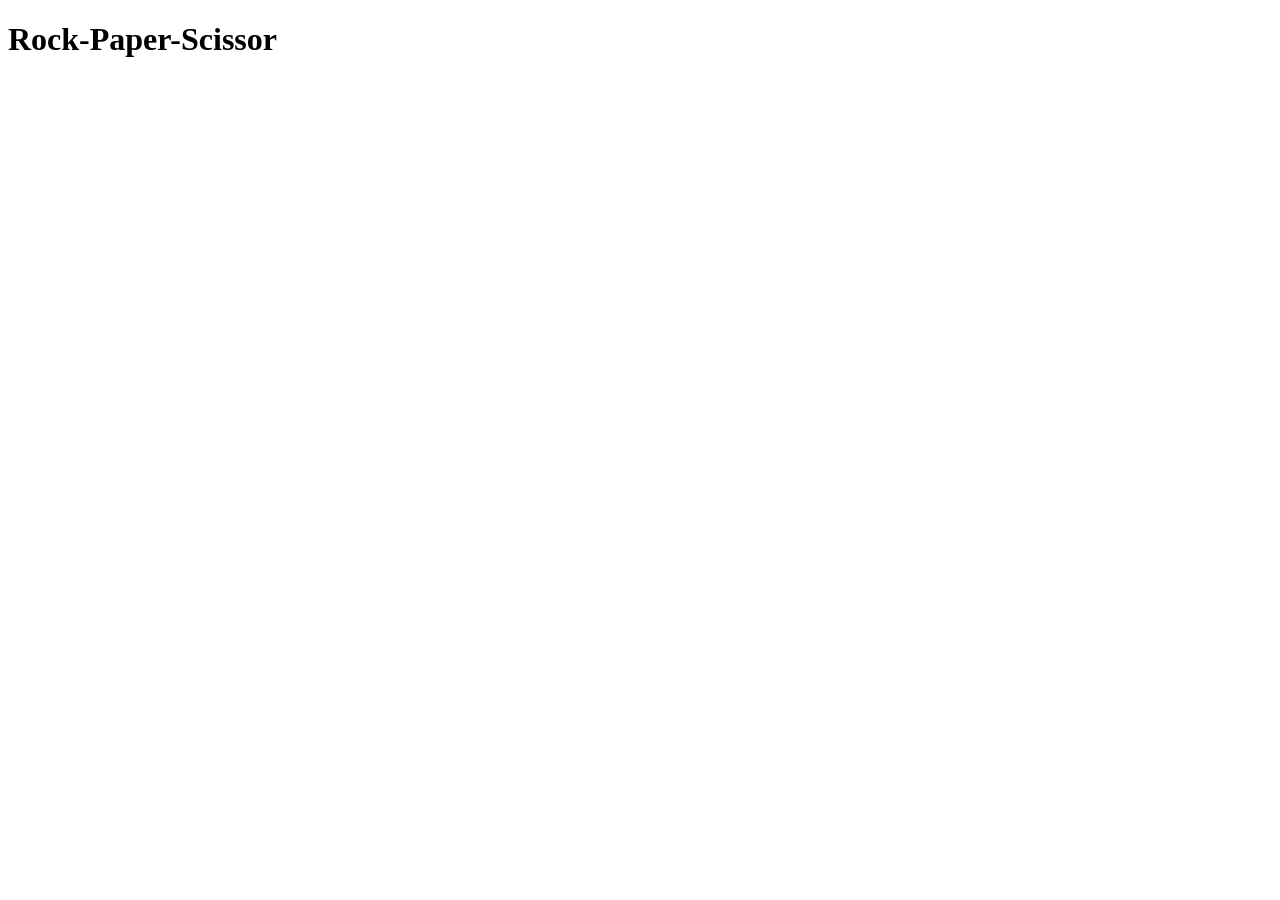
==== game.html @ 012a2869 "Initial commit" ====
<!DOCTYPE html>
<html lang="en">
<head>
    <meta charset="UTF-8">
    <meta name="viewport" content="width=device-width, initial-scale=1.0">
    <title>Rock-Paper-Scissor</title>
    <link rel="stylesheet" href="game.css">
</head>
<body>
    <div class="container">
        <h1>Rock-Paper-Scissor</h1>
        <div class="game-board">
            
        </div>
    </div>

    
</body>
<script src="game.js"></script>
</html>
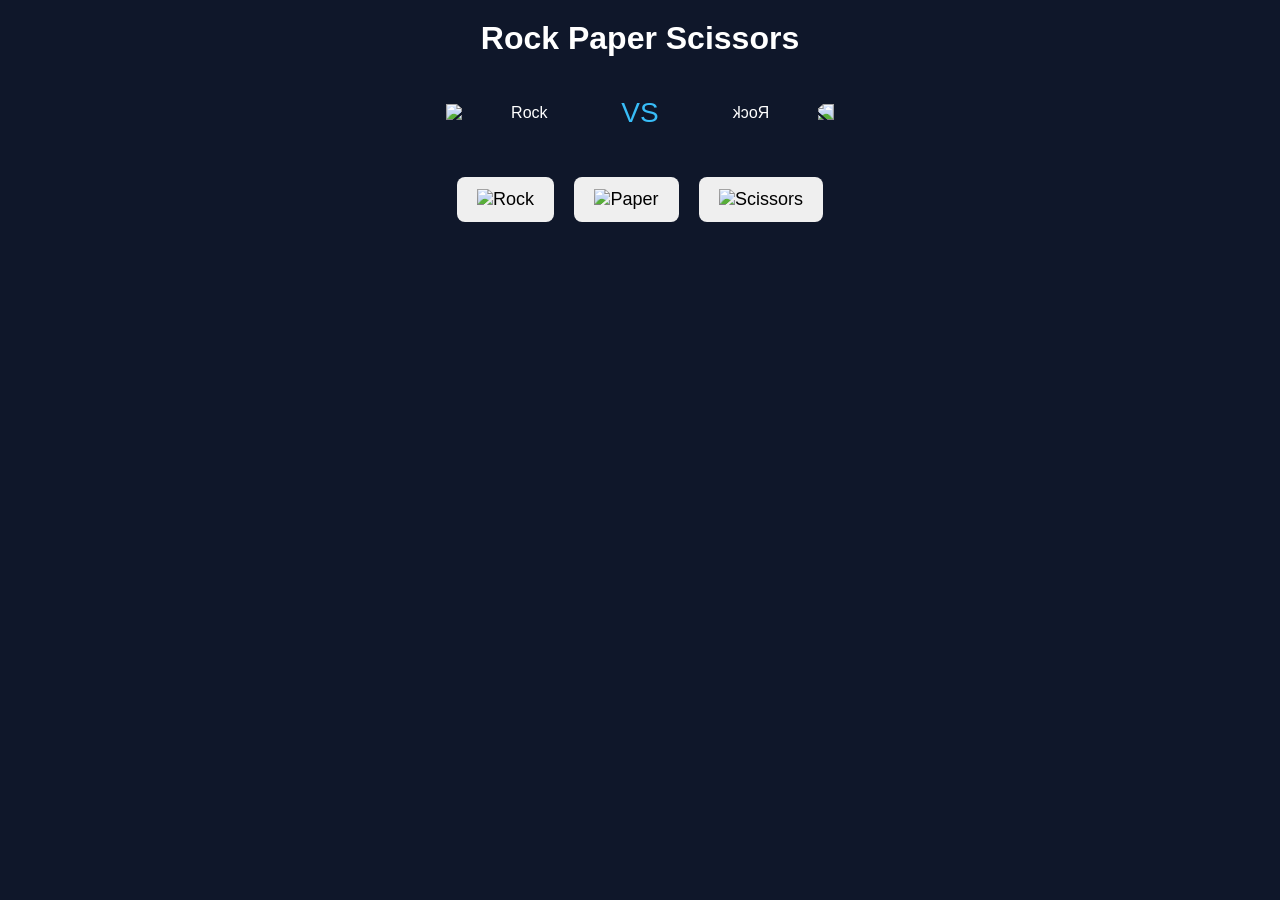
==== commit 8e5419f9: "Final" ====
--- a/game.html
+++ b/game.html
@@ -3,18 +3,27 @@
 <head>
     <meta charset="UTF-8">
     <meta name="viewport" content="width=device-width, initial-scale=1.0">
-    <title>Rock-Paper-Scissor</title>
+    <title>Rock Paper Scissors</title>
     <link rel="stylesheet" href="game.css">
 </head>
 <body>
-    <div class="container">
-        <h1>Rock-Paper-Scissor</h1>
-        <div class="game-board">
-            
-        </div>
-    </div>
 
-    
+<h1>Rock Paper Scissors</h1>
+
+<div class="arena">
+    <img id="user" class="hand" src="rock.png" alt="Rock">
+    <span class="vs">VS</span>
+    <img id="computer" class="hand" src="rock.png" alt="Rock">
+</div>
+
+<div class="controls">
+    <button onclick="play('rock')"><img src="rock.png" alt="Rock"></button>
+    <button onclick="play('paper')"><img src="paper.png" alt="Paper"></button>
+    <button onclick="play('scissors')"><img src="scissors.png" alt="Scissors"></button>
+</div>
+
+<p id="result"></p>
+
+<script src="game.js"></script>
 </body>
-<script src="game.js"></script>
 </html>
--- a/game.css
+++ b/game.css
@@ -0,0 +1,66 @@
+body {
+    background: #0f172a;
+    color: white;
+    text-align: center;
+    font-family: Arial, sans-serif;
+}
+
+h1 {
+    margin-top: 20px;
+}
+
+.arena {
+    display: flex;
+    justify-content: center;
+    align-items: center;
+    margin: 40px 0;
+}
+
+.hand {
+    width: 150px;
+    height: auto;
+}
+
+#computer {
+    transform: rotateY(180deg); /* mirror effect */
+}
+
+.vs {
+    font-size: 28px;
+    margin: 0 25px;
+    color: #38bdf8;
+}
+
+.controls button {
+    padding: 12px 20px;
+    font-size: 18px;
+    margin: 8px;
+    border-radius: 8px;
+    border: none;
+    cursor: pointer;
+}
+
+.controls button:hover {
+    background: #38bdf8;
+}
+
+.shake {
+    animation: shake 0.6s;
+}
+
+@keyframes shake {
+    0% { transform: translateY(0); }
+    25% { transform: translateY(-20px); }
+    50% { transform: translateY(20px); }
+    75% { transform: translateY(-20px); }
+    100% { transform: translateY(0); }
+}
+
+.win { color: #22c55e; }
+.lose { color: #ef4444; }
+.draw { color: #facc15; }
+
+#result {
+    font-size: 22px;
+    margin-top: 20px;
+}
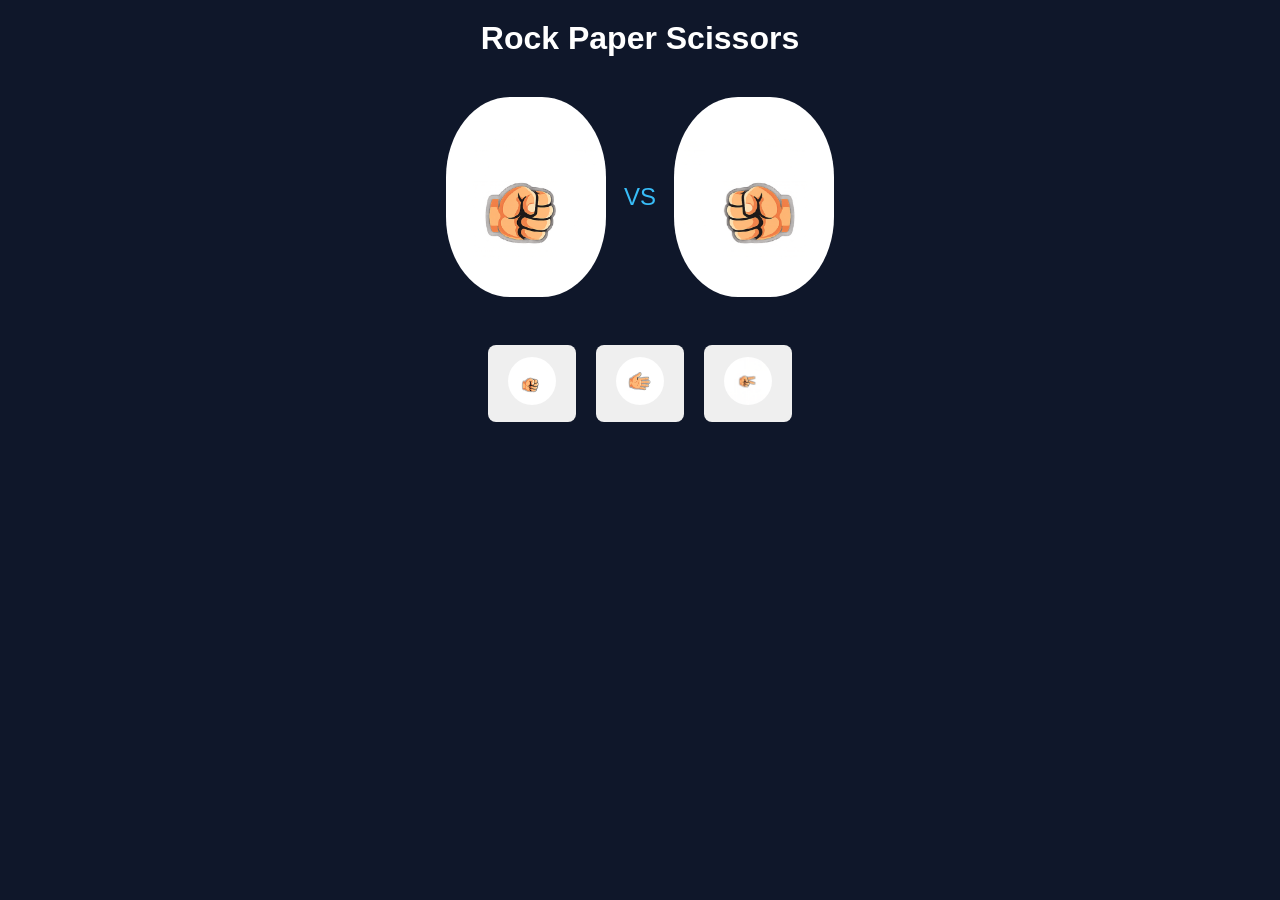
==== commit c25e85ab: "final1" ====
--- a/game.html
+++ b/game.html
@@ -11,15 +11,19 @@
 <h1>Rock Paper Scissors</h1>
 
 <div class="arena">
-    <img id="user" class="hand" src="rock.png" alt="Rock">
+    <div class="hand-wrapper">
+        <img id="user" class="hand" src="images/rock.png" alt="Rock">
+    </div>
     <span class="vs">VS</span>
-    <img id="computer" class="hand" src="rock.png" alt="Rock">
+    <div class="hand-wrapper">
+        <img id="computer" class="hand" src="images/rock.png" alt="Rock">
+    </div>
 </div>
 
 <div class="controls">
-    <button onclick="play('rock')"><img src="rock.png" alt="Rock"></button>
-    <button onclick="play('paper')"><img src="paper.png" alt="Paper"></button>
-    <button onclick="play('scissors')"><img src="scissors.png" alt="Scissors"></button>
+    <button onclick="play('rock')"><img src="images/rock.png" alt="Rock"></button>
+    <button onclick="play('paper')"><img src="images/paper.png" alt="Paper"></button>
+    <button onclick="play('scissors')"><img src="images/scissors.png" alt="Scissors"></button>
 </div>
 
 <p id="result"></p>
--- a/game.css
+++ b/game.css
@@ -16,18 +16,37 @@
     margin: 40px 0;
 }
 
+.hand-wrapper {
+    width: 160px;
+    height: 200px;
+    border-radius: 40%;
+    overflow: hidden;
+    display: inline-block;
+}
+
 .hand {
-    width: 150px;
-    height: auto;
+    width: 100%;
+    height: 100%;
+    object-fit: cover; /* crop to center */
+    display: block;
 }
 
 #computer {
     transform: rotateY(180deg); /* mirror effect */
 }
 
+/* smaller circular thumbnails for controls */
+.controls button img {
+    width: 48px;
+    height: 48px;
+    object-fit: cover;
+    border-radius: 50%;
+}
+
+
 .vs {
-    font-size: 28px;
-    margin: 0 25px;
+    font-size: 24px;
+    margin: 0 18px;
     color: #38bdf8;
 }
 
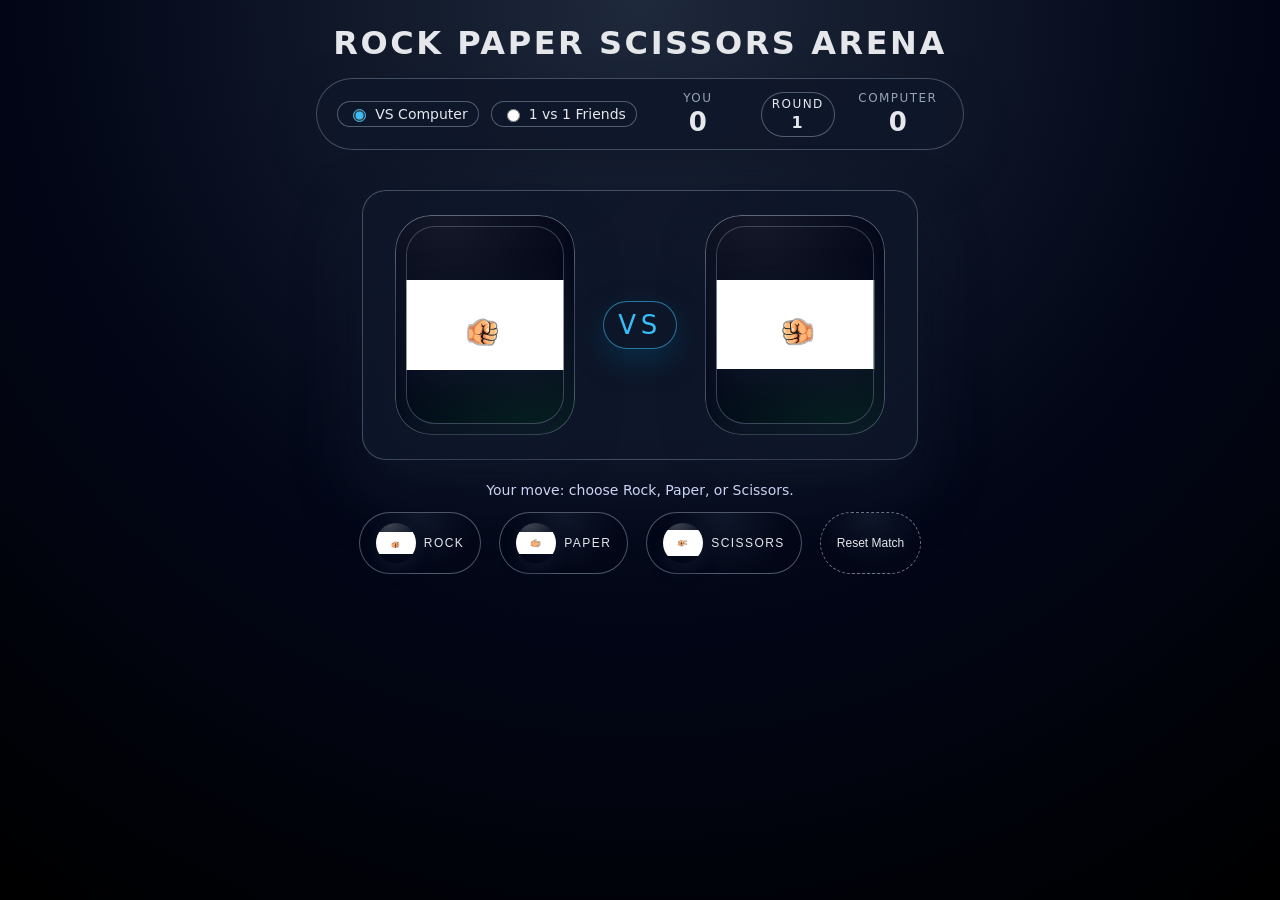
==== commit f1302451: "Enhance Rock Paper Scissors game with improved UI and functionality. Updated styles for better visua" ====
--- a/game.html
+++ b/game.html
@@ -8,7 +8,35 @@
 </head>
 <body>
 
-<h1>Rock Paper Scissors</h1>
+<h1>Rock Paper Scissors Arena</h1>
+
+<div class="top-bar">
+    <div class="mode-switch">
+        <label>
+            <input type="radio" name="mode" value="computer" checked onchange="changeMode('computer')">
+            VS Computer
+        </label>
+        <label>
+            <input type="radio" name="mode" value="friend" onchange="changeMode('friend')">
+            1 vs 1 Friends
+        </label>
+    </div>
+
+    <div class="scoreboard">
+        <div class="score">
+            <span class="score-label" id="player1-label">You</span>
+            <span class="score-value" id="player1-score">0</span>
+        </div>
+        <div class="round-info">
+            <span>Round</span>
+            <span id="round-number">1</span>
+        </div>
+        <div class="score">
+            <span class="score-label" id="player2-label">Computer</span>
+            <span class="score-value" id="player2-score">0</span>
+        </div>
+    </div>
+</div>
 
 <div class="arena">
     <div class="hand-wrapper">
@@ -20,10 +48,13 @@
     </div>
 </div>
 
+<p id="turn-indicator">Your move: choose Rock, Paper, or Scissors.</p>
+
 <div class="controls">
-    <button onclick="play('rock')"><img src="images/rock.png" alt="Rock"></button>
-    <button onclick="play('paper')"><img src="images/paper.png" alt="Paper"></button>
-    <button onclick="play('scissors')"><img src="images/scissors.png" alt="Scissors"></button>
+    <button onclick="handleChoice('rock')"><img src="images/rock.png" alt="Rock"><span>Rock</span></button>
+    <button onclick="handleChoice('paper')"><img src="images/paper.png" alt="Paper"><span>Paper</span></button>
+    <button onclick="handleChoice('scissors')"><img src="images/scissors.png" alt="Scissors"><span>Scissors</span></button>
+    <button class="secondary" onclick="resetGame()">Reset Match</button>
 </div>
 
 <p id="result"></p>
--- a/game.css
+++ b/game.css
@@ -1,66 +1,230 @@
 body {
-    background: #0f172a;
-    color: white;
+    margin: 0;
+    min-height: 100vh;
+    display: flex;
+    flex-direction: column;
+    justify-content: flex-start;
+    align-items: center;
+    background: radial-gradient(circle at top, #1e293b 0%, #020617 55%, #000 100%);
+    color: #e5e7eb;
     text-align: center;
-    font-family: Arial, sans-serif;
+    font-family: system-ui, -apple-system, BlinkMacSystemFont, "Segoe UI", sans-serif;
 }
 
 h1 {
-    margin-top: 20px;
+    margin-top: 24px;
+    margin-bottom: 8px;
+    font-size: 32px;
+    letter-spacing: 0.08em;
+    text-transform: uppercase;
+}
+
+.top-bar {
+    margin-top: 8px;
+    padding: 12px 20px;
+    display: flex;
+    flex-wrap: wrap;
+    justify-content: center;
+    gap: 16px;
+    background: rgba(15, 23, 42, 0.9);
+    border-radius: 999px;
+    box-shadow: 0 18px 40px rgba(15, 23, 42, 0.7);
+    border: 1px solid rgba(148, 163, 184, 0.4);
+}
+
+.mode-switch {
+    display: flex;
+    gap: 12px;
+    align-items: center;
+    font-size: 14px;
+}
+
+.mode-switch label {
+    display: flex;
+    align-items: center;
+    gap: 6px;
+    padding: 4px 10px;
+    border-radius: 999px;
+    background: rgba(15, 23, 42, 0.9);
+    border: 1px solid rgba(148, 163, 184, 0.5);
+    cursor: pointer;
+}
+
+.mode-switch input[type="radio"] {
+    accent-color: #38bdf8;
+}
+
+.scoreboard {
+    display: flex;
+    align-items: center;
+    gap: 18px;
+    font-size: 14px;
+}
+
+.score {
+    display: flex;
+    flex-direction: column;
+    align-items: center;
+    min-width: 90px;
+}
+
+.score-label {
+    font-size: 12px;
+    text-transform: uppercase;
+    letter-spacing: 0.12em;
+    color: #94a3b8;
+}
+
+.score-value {
+    margin-top: 2px;
+    font-size: 26px;
+    font-weight: 700;
+}
+
+.round-info {
+    display: flex;
+    flex-direction: column;
+    align-items: center;
+    padding: 4px 10px;
+    border-radius: 999px;
+    background: rgba(15, 23, 42, 0.9);
+    border: 1px solid rgba(148, 163, 184, 0.5);
+    font-size: 12px;
+    text-transform: uppercase;
+    letter-spacing: 0.12em;
+}
+
+.round-info span:last-child {
+    font-size: 16px;
+    font-weight: 600;
+    margin-top: 2px;
 }
 
 .arena {
-    display: flex;
-    justify-content: center;
-    align-items: center;
-    margin: 40px 0;
+    margin: 40px 0 18px;
+    padding: 24px 32px;
+    display: flex;
+    justify-content: center;
+    align-items: center;
+    gap: 28px;
+    background: linear-gradient(145deg, rgba(15, 23, 42, 0.92), rgba(15, 23, 42, 0.85));
+    border-radius: 24px;
+    box-shadow: 0 28px 60px rgba(15, 23, 42, 0.85);
+    border: 1px solid rgba(148, 163, 184, 0.4);
 }
 
 .hand-wrapper {
-    width: 160px;
-    height: 200px;
-    border-radius: 40%;
+    width: 180px;
+    height: 220px;
+    border-radius: 36px;
     overflow: hidden;
-    display: inline-block;
+    display: inline-flex;
+    justify-content: center;
+    align-items: center;
+    background: radial-gradient(circle at 30% 0%, rgba(248, 250, 252, 0.08) 0%, transparent 55%),
+                radial-gradient(circle at 80% 120%, rgba(34, 197, 94, 0.18) 0%, transparent 60%),
+                #020617;
+    box-shadow:
+        0 16px 40px rgba(15, 23, 42, 0.85),
+        inset 0 0 0 1px rgba(148, 163, 184, 0.6);
+    position: relative;
+}
+
+.hand-wrapper::after {
+    content: "";
+    position: absolute;
+    inset: 12px;
+    border-radius: 28px;
+    box-shadow:
+        0 0 0 1px rgba(148, 163, 184, 0.35),
+        0 16px 30px rgba(15, 23, 42, 0.9);
+    pointer-events: none;
 }
 
 .hand {
-    width: 100%;
-    height: 100%;
-    object-fit: cover; /* crop to center */
-    display: block;
+    width: 88%;
+    height: 88%;
+    object-fit: contain;
+    filter: drop-shadow(0 12px 18px rgba(15, 23, 42, 0.9));
+    transform-origin: bottom center;
 }
 
 #computer {
-    transform: rotateY(180deg); /* mirror effect */
-}
-
-/* smaller circular thumbnails for controls */
+    transform: scaleX(-1);
+}
+
+.vs {
+    font-size: 26px;
+    padding: 8px 14px;
+    border-radius: 999px;
+    background: rgba(15, 23, 42, 0.9);
+    color: #38bdf8;
+    text-transform: uppercase;
+    letter-spacing: 0.18em;
+    border: 1px solid rgba(56, 189, 248, 0.6);
+    box-shadow: 0 12px 28px rgba(8, 47, 73, 0.9);
+}
+
+#turn-indicator {
+    margin: 4px 0 10px;
+    font-size: 14px;
+    color: #cbd5f5;
+}
+
+.controls {
+    display: flex;
+    flex-wrap: wrap;
+    justify-content: center;
+    gap: 10px;
+    margin-bottom: 8px;
+}
+
+.controls button {
+    display: inline-flex;
+    align-items: center;
+    gap: 8px;
+    padding: 10px 16px;
+    font-size: 15px;
+    margin: 4px;
+    border-radius: 999px;
+    border: 1px solid rgba(148, 163, 184, 0.5);
+    cursor: pointer;
+    background: radial-gradient(circle at top, #0f172a 0%, #020617 70%);
+    color: #e5e7eb;
+    transition: transform 0.12s ease-out, box-shadow 0.12s ease-out, border-color 0.12s ease-out, background 0.12s ease-out;
+}
+
 .controls button img {
-    width: 48px;
-    height: 48px;
-    object-fit: cover;
-    border-radius: 50%;
-}
-
-
-.vs {
-    font-size: 24px;
-    margin: 0 18px;
-    color: #38bdf8;
-}
-
-.controls button {
-    padding: 12px 20px;
-    font-size: 18px;
-    margin: 8px;
-    border-radius: 8px;
-    border: none;
-    cursor: pointer;
+    width: 40px;
+    height: 40px;
+    object-fit: contain;
+    border-radius: 999px;
+    background: radial-gradient(circle at 30% 0%, rgba(248, 250, 252, 0.24) 0%, transparent 60%);
+    box-shadow: 0 8px 14px rgba(15, 23, 42, 0.8);
+}
+
+.controls button span {
+    text-transform: uppercase;
+    letter-spacing: 0.12em;
+    font-size: 12px;
 }
 
 .controls button:hover {
-    background: #38bdf8;
+    transform: translateY(-2px);
+    background: radial-gradient(circle at top, #0f172a 10%, #020617 80%);
+    border-color: rgba(56, 189, 248, 0.9);
+    box-shadow: 0 18px 32px rgba(8, 47, 73, 0.9);
+}
+
+.controls button:active {
+    transform: translateY(0);
+    box-shadow: 0 10px 20px rgba(8, 47, 73, 0.85);
+}
+
+.controls .secondary {
+    border-style: dashed;
+    border-color: rgba(148, 163, 184, 0.7);
+    font-size: 12px;
 }
 
 .shake {
@@ -69,9 +233,9 @@
 
 @keyframes shake {
     0% { transform: translateY(0); }
-    25% { transform: translateY(-20px); }
-    50% { transform: translateY(20px); }
-    75% { transform: translateY(-20px); }
+    25% { transform: translateY(-18px); }
+    50% { transform: translateY(18px); }
+    75% { transform: translateY(-18px); }
     100% { transform: translateY(0); }
 }
 
@@ -80,6 +244,23 @@
 .draw { color: #facc15; }
 
 #result {
-    font-size: 22px;
-    margin-top: 20px;
-}+    font-size: 20px;
+    margin-top: 6px;
+    min-height: 28px;
+}
+
+@media (max-width: 640px) {
+    .arena {
+        flex-direction: column;
+        gap: 12px;
+        padding: 18px 16px;
+    }
+
+    .hand-wrapper {
+        width: 150px;
+        height: 190px;
+    }
+
+    .top-bar {
+        border-radius: 18px;
+    }
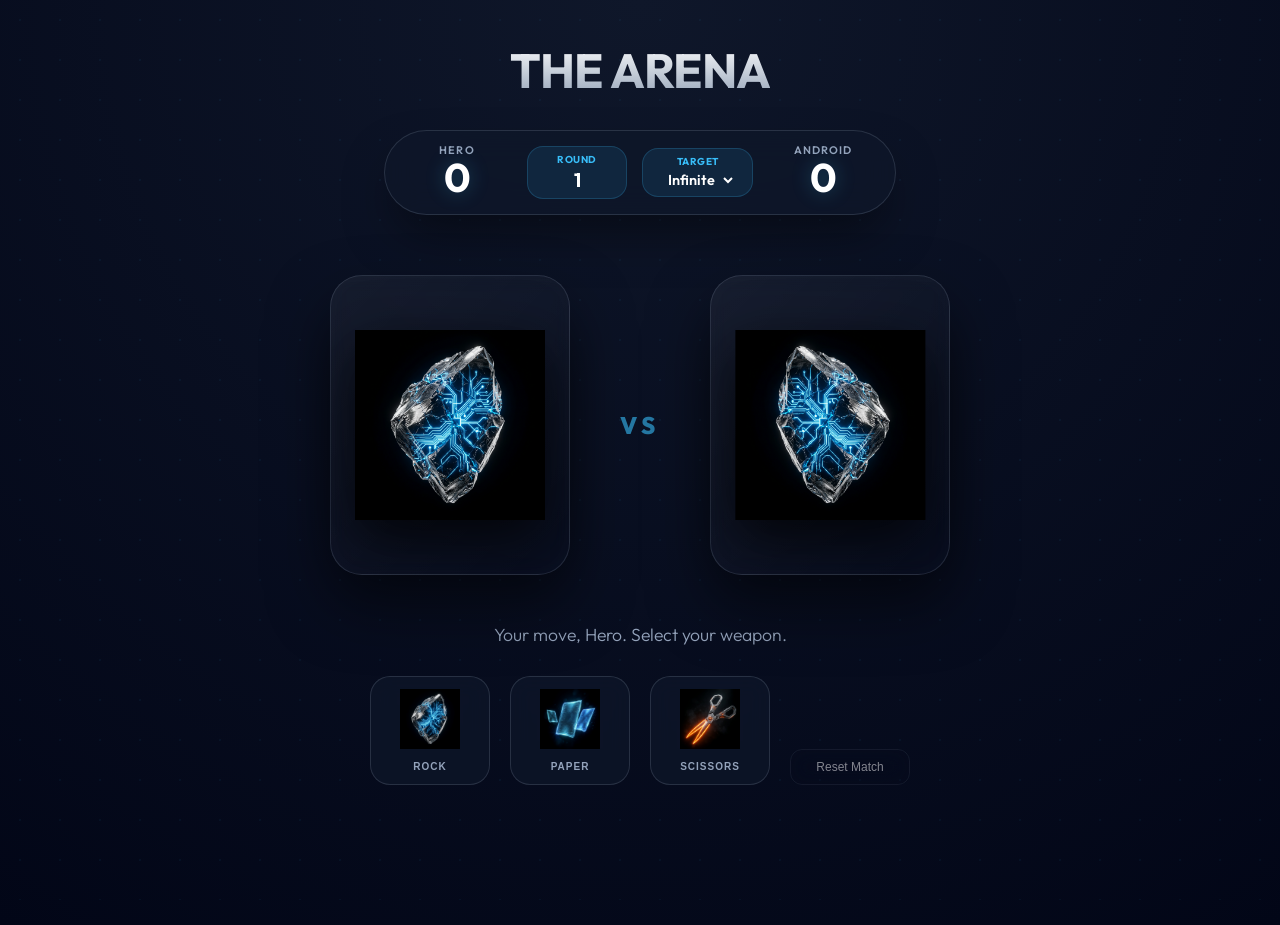
==== commit 623ddf4c: "final" ====
--- a/game.html
+++ b/game.html
@@ -1,64 +1,95 @@
-<!DOCTYPE html>
-<html lang="en">
-<head>
-    <meta charset="UTF-8">
-    <meta name="viewport" content="width=device-width, initial-scale=1.0">
-    <title>Rock Paper Scissors</title>
-    <link rel="stylesheet" href="game.css">
-</head>
-<body>
-
-<h1>Rock Paper Scissors Arena</h1>
-
-<div class="top-bar">
-    <div class="mode-switch">
-        <label>
-            <input type="radio" name="mode" value="computer" checked onchange="changeMode('computer')">
-            VS Computer
-        </label>
-        <label>
-            <input type="radio" name="mode" value="friend" onchange="changeMode('friend')">
-            1 vs 1 Friends
-        </label>
-    </div>
-
-    <div class="scoreboard">
-        <div class="score">
-            <span class="score-label" id="player1-label">You</span>
-            <span class="score-value" id="player1-score">0</span>
-        </div>
-        <div class="round-info">
-            <span>Round</span>
-            <span id="round-number">1</span>
-        </div>
-        <div class="score">
-            <span class="score-label" id="player2-label">Computer</span>
-            <span class="score-value" id="player2-score">0</span>
-        </div>
-    </div>
-</div>
-
-<div class="arena">
-    <div class="hand-wrapper">
-        <img id="user" class="hand" src="images/rock.png" alt="Rock">
-    </div>
-    <span class="vs">VS</span>
-    <div class="hand-wrapper">
-        <img id="computer" class="hand" src="images/rock.png" alt="Rock">
-    </div>
-</div>
-
-<p id="turn-indicator">Your move: choose Rock, Paper, or Scissors.</p>
-
-<div class="controls">
-    <button onclick="handleChoice('rock')"><img src="images/rock.png" alt="Rock"><span>Rock</span></button>
-    <button onclick="handleChoice('paper')"><img src="images/paper.png" alt="Paper"><span>Paper</span></button>
-    <button onclick="handleChoice('scissors')"><img src="images/scissors.png" alt="Scissors"><span>Scissors</span></button>
-    <button class="secondary" onclick="resetGame()">Reset Match</button>
-</div>
-
-<p id="result"></p>
-
-<script src="game.js"></script>
-</body>
-</html>+<!DOCTYPE html>
+<html lang="en">
+<head>
+    <meta charset="UTF-8">
+    <meta name="viewport" content="width=device-width, initial-scale=1.0">
+    <title>Rock Paper Scissors Arena | Futuristic 3D Battle</title>
+    <meta name="description" content="Experience the ultimate Rock Paper Scissors battle in a futuristic 3D arena. Challenge the computer in this premium, high-visual-impact game.">
+    <link rel="stylesheet" href="game.css">
+</head>
+<body>
+
+<h1>The Arena</h1>
+
+<div class="top-bar">
+    <div class="scoreboard">
+        <div class="score">
+            <span class="score-label" id="player1-label">Hero</span>
+            <span class="score-value" id="player1-score">0</span>
+        </div>
+        
+        <div class="match-meta">
+            <div class="round-info">
+                <span>Round</span>
+                <span id="round-number">1</span>
+            </div>
+            <div class="match-type">
+                <span>Target</span>
+                <select id="match-limit" onchange="resetGame()">
+                    <option value="0">Infinite</option>
+                    <option value="3">Best of 3</option>
+                    <option value="5">Best of 5</option>
+                    <option value="7">Best of 7</option>
+                </select>
+            </div>
+        </div>
+
+        <div class="score">
+            <span class="score-label" id="player2-label">Android</span>
+            <span class="score-value" id="player2-score">0</span>
+        </div>
+    </div>
+</div>
+
+<main class="arena" id="arena-main">
+    <div id="user-wrapper" class="hand-wrapper">
+        <img id="user" class="hand" src="images/rock.png" alt="Rock">
+    </div>
+    <span class="vs">VS</span>
+    <div id="computer-wrapper" class="hand-wrapper">
+        <img id="computer" class="hand" src="images/rock.png" alt="Rock">
+    </div>
+</main>
+
+<p id="turn-indicator">Your move, Hero. Select your weapon.</p>
+
+<section class="controls" id="game-controls">
+    <button onclick="handleChoice('rock')" title="Select Rock">
+        <img src="images/rock.png" alt="Rock">
+        <span>Rock</span>
+    </button>
+    <button onclick="handleChoice('paper')" title="Select Paper">
+        <img src="images/paper.png" alt="Paper">
+        <span>Paper</span>
+    </button>
+    <button onclick="handleChoice('scissors')" title="Select Scissors">
+        <img src="images/scissors.png" alt="Scissors">
+        <span>Scissors</span>
+    </button>
+    <button class="secondary" onclick="resetGame()">Reset Match</button>
+</section>
+
+<p id="result" aria-live="polite"></p>
+
+<div id="game-over-overlay" class="overlay hidden">
+    <div class="modal">
+        <h2 id="final-status">Match Over</h2>
+        <div class="final-scores">
+            <div class="final-score">
+                <span id="final-hero-label">Hero</span>
+                <span id="final-hero-score">0</span>
+            </div>
+            <div class="final-divider">:</div>
+            <div class="final-score">
+                <span id="final-android-label">Android</span>
+                <span id="final-android-score">0</span>
+            </div>
+        </div>
+        <p id="final-message">Victory is yours!</p>
+        <button class="primary-btn" onclick="resetGame()">Enter The Arena Again</button>
+    </div>
+</div>
+
+<script src="game.js"></script>
+</body>
+</html>
--- a/game.css
+++ b/game.css
@@ -1,266 +1,579 @@
-body {
-    margin: 0;
-    min-height: 100vh;
-    display: flex;
-    flex-direction: column;
-    justify-content: flex-start;
-    align-items: center;
-    background: radial-gradient(circle at top, #1e293b 0%, #020617 55%, #000 100%);
-    color: #e5e7eb;
-    text-align: center;
-    font-family: system-ui, -apple-system, BlinkMacSystemFont, "Segoe UI", sans-serif;
-}
-
-h1 {
-    margin-top: 24px;
-    margin-bottom: 8px;
-    font-size: 32px;
-    letter-spacing: 0.08em;
-    text-transform: uppercase;
-}
-
-.top-bar {
-    margin-top: 8px;
-    padding: 12px 20px;
-    display: flex;
-    flex-wrap: wrap;
-    justify-content: center;
-    gap: 16px;
-    background: rgba(15, 23, 42, 0.9);
-    border-radius: 999px;
-    box-shadow: 0 18px 40px rgba(15, 23, 42, 0.7);
-    border: 1px solid rgba(148, 163, 184, 0.4);
-}
-
-.mode-switch {
-    display: flex;
-    gap: 12px;
-    align-items: center;
-    font-size: 14px;
-}
-
-.mode-switch label {
-    display: flex;
-    align-items: center;
-    gap: 6px;
-    padding: 4px 10px;
-    border-radius: 999px;
-    background: rgba(15, 23, 42, 0.9);
-    border: 1px solid rgba(148, 163, 184, 0.5);
-    cursor: pointer;
-}
-
-.mode-switch input[type="radio"] {
-    accent-color: #38bdf8;
-}
-
-.scoreboard {
-    display: flex;
-    align-items: center;
-    gap: 18px;
-    font-size: 14px;
-}
-
-.score {
-    display: flex;
-    flex-direction: column;
-    align-items: center;
-    min-width: 90px;
-}
-
-.score-label {
-    font-size: 12px;
-    text-transform: uppercase;
-    letter-spacing: 0.12em;
-    color: #94a3b8;
-}
-
-.score-value {
-    margin-top: 2px;
-    font-size: 26px;
-    font-weight: 700;
-}
-
-.round-info {
-    display: flex;
-    flex-direction: column;
-    align-items: center;
-    padding: 4px 10px;
-    border-radius: 999px;
-    background: rgba(15, 23, 42, 0.9);
-    border: 1px solid rgba(148, 163, 184, 0.5);
-    font-size: 12px;
-    text-transform: uppercase;
-    letter-spacing: 0.12em;
-}
-
-.round-info span:last-child {
-    font-size: 16px;
-    font-weight: 600;
-    margin-top: 2px;
-}
-
-.arena {
-    margin: 40px 0 18px;
-    padding: 24px 32px;
-    display: flex;
-    justify-content: center;
-    align-items: center;
-    gap: 28px;
-    background: linear-gradient(145deg, rgba(15, 23, 42, 0.92), rgba(15, 23, 42, 0.85));
-    border-radius: 24px;
-    box-shadow: 0 28px 60px rgba(15, 23, 42, 0.85);
-    border: 1px solid rgba(148, 163, 184, 0.4);
-}
-
-.hand-wrapper {
-    width: 180px;
-    height: 220px;
-    border-radius: 36px;
-    overflow: hidden;
-    display: inline-flex;
-    justify-content: center;
-    align-items: center;
-    background: radial-gradient(circle at 30% 0%, rgba(248, 250, 252, 0.08) 0%, transparent 55%),
-                radial-gradient(circle at 80% 120%, rgba(34, 197, 94, 0.18) 0%, transparent 60%),
-                #020617;
-    box-shadow:
-        0 16px 40px rgba(15, 23, 42, 0.85),
-        inset 0 0 0 1px rgba(148, 163, 184, 0.6);
-    position: relative;
-}
-
-.hand-wrapper::after {
-    content: "";
-    position: absolute;
-    inset: 12px;
-    border-radius: 28px;
-    box-shadow:
-        0 0 0 1px rgba(148, 163, 184, 0.35),
-        0 16px 30px rgba(15, 23, 42, 0.9);
-    pointer-events: none;
-}
-
-.hand {
-    width: 88%;
-    height: 88%;
-    object-fit: contain;
-    filter: drop-shadow(0 12px 18px rgba(15, 23, 42, 0.9));
-    transform-origin: bottom center;
-}
-
-#computer {
-    transform: scaleX(-1);
-}
-
-.vs {
-    font-size: 26px;
-    padding: 8px 14px;
-    border-radius: 999px;
-    background: rgba(15, 23, 42, 0.9);
-    color: #38bdf8;
-    text-transform: uppercase;
-    letter-spacing: 0.18em;
-    border: 1px solid rgba(56, 189, 248, 0.6);
-    box-shadow: 0 12px 28px rgba(8, 47, 73, 0.9);
-}
-
-#turn-indicator {
-    margin: 4px 0 10px;
-    font-size: 14px;
-    color: #cbd5f5;
-}
-
-.controls {
-    display: flex;
-    flex-wrap: wrap;
-    justify-content: center;
-    gap: 10px;
-    margin-bottom: 8px;
-}
-
-.controls button {
-    display: inline-flex;
-    align-items: center;
-    gap: 8px;
-    padding: 10px 16px;
-    font-size: 15px;
-    margin: 4px;
-    border-radius: 999px;
-    border: 1px solid rgba(148, 163, 184, 0.5);
-    cursor: pointer;
-    background: radial-gradient(circle at top, #0f172a 0%, #020617 70%);
-    color: #e5e7eb;
-    transition: transform 0.12s ease-out, box-shadow 0.12s ease-out, border-color 0.12s ease-out, background 0.12s ease-out;
-}
-
-.controls button img {
-    width: 40px;
-    height: 40px;
-    object-fit: contain;
-    border-radius: 999px;
-    background: radial-gradient(circle at 30% 0%, rgba(248, 250, 252, 0.24) 0%, transparent 60%);
-    box-shadow: 0 8px 14px rgba(15, 23, 42, 0.8);
-}
-
-.controls button span {
-    text-transform: uppercase;
-    letter-spacing: 0.12em;
-    font-size: 12px;
-}
-
-.controls button:hover {
-    transform: translateY(-2px);
-    background: radial-gradient(circle at top, #0f172a 10%, #020617 80%);
-    border-color: rgba(56, 189, 248, 0.9);
-    box-shadow: 0 18px 32px rgba(8, 47, 73, 0.9);
-}
-
-.controls button:active {
-    transform: translateY(0);
-    box-shadow: 0 10px 20px rgba(8, 47, 73, 0.85);
-}
-
-.controls .secondary {
-    border-style: dashed;
-    border-color: rgba(148, 163, 184, 0.7);
-    font-size: 12px;
-}
-
-.shake {
-    animation: shake 0.6s;
-}
-
-@keyframes shake {
-    0% { transform: translateY(0); }
-    25% { transform: translateY(-18px); }
-    50% { transform: translateY(18px); }
-    75% { transform: translateY(-18px); }
-    100% { transform: translateY(0); }
-}
-
-.win { color: #22c55e; }
-.lose { color: #ef4444; }
-.draw { color: #facc15; }
-
-#result {
-    font-size: 20px;
-    margin-top: 6px;
-    min-height: 28px;
-}
-
-@media (max-width: 640px) {
-    .arena {
-        flex-direction: column;
-        gap: 12px;
-        padding: 18px 16px;
-    }
-
-    .hand-wrapper {
-        width: 150px;
-        height: 190px;
-    }
-
-    .top-bar {
-        border-radius: 18px;
-    }+@import url('https://fonts.googleapis.com/css2?family=Outfit:wght@300;400;600;700&display=swap');
+
+:root {
+    --bg-dark: #020617;
+    --bg-card: rgba(15, 23, 42, 0.7);
+    --border-glass: rgba(148, 163, 184, 0.2);
+    --accent-blue: #38bdf8;
+    --accent-green: #22c55e;
+    --accent-red: #ef4444;
+    --accent-yellow: #facc15;
+    --text-main: #f8fafc;
+    --text-dim: #94a3bb;
+    --shadow-premium: 0 25px 50px -12px rgba(0, 0, 0, 0.5);
+}
+
+* {
+    box-sizing: border-box;
+}
+
+body {
+    margin: 0;
+    min-height: 100vh;
+    display: flex;
+    flex-direction: column;
+    justify-content: flex-start;
+    align-items: center;
+    background: radial-gradient(circle at 50% 0%, #0f172a 0%, #020617 100%);
+    color: var(--text-main);
+    text-align: center;
+    font-family: 'Outfit', sans-serif;
+    overflow-x: hidden;
+}
+
+body::before {
+    content: "";
+    position: fixed;
+    top: 0;
+    left: 0;
+    width: 100%;
+    height: 100%;
+    background-image: 
+        radial-gradient(rgba(56, 189, 248, 0.05) 1px, transparent 1px);
+    background-size: 40px 40px;
+    z-index: -1;
+    pointer-events: none;
+}
+
+h1 {
+    margin-top: 40px;
+    margin-bottom: 20px;
+    font-size: 3rem;
+    font-weight: 700;
+    letter-spacing: -0.02em;
+    background: linear-gradient(to bottom, #fff, #94a3b8);
+    -webkit-background-clip: text;
+    background-clip: text;
+    -webkit-text-fill-color: transparent;
+    text-transform: uppercase;
+}
+
+.top-bar {
+    margin-top: 10px;
+    padding: 12px 32px;
+    backdrop-filter: blur(16px);
+    background: var(--bg-card);
+    border-radius: 999px;
+    border: 1px solid var(--border-glass);
+    box-shadow: var(--shadow-premium);
+}
+
+.scoreboard {
+    display: flex;
+    align-items: center;
+    gap: 30px;
+}
+
+.match-meta {
+    display: flex;
+    gap: 15px;
+    align-items: center;
+}
+
+.score {
+    display: flex;
+    flex-direction: column;
+    align-items: center;
+    min-width: 80px;
+}
+
+.score-label {
+    font-size: 11px;
+    text-transform: uppercase;
+    font-weight: 600;
+    letter-spacing: 0.1em;
+    color: var(--text-dim);
+}
+
+.score-value {
+    font-size: 2.5rem;
+    font-weight: 700;
+    margin-top: -5px;
+    color: #fff;
+    text-shadow: 0 0 20px rgba(56, 189, 248, 0.3);
+}
+
+.round-info, .match-type {
+    display: flex;
+    flex-direction: column;
+    align-items: center;
+    padding: 6px 16px;
+    border-radius: 16px;
+    background: rgba(56, 189, 248, 0.1);
+    border: 1px solid rgba(56, 189, 248, 0.2);
+    min-width: 100px;
+}
+
+.round-info span:first-child, .match-type span:first-child {
+    font-size: 10px;
+    text-transform: uppercase;
+    font-weight: 700;
+    letter-spacing: 0.05em;
+    color: var(--accent-blue);
+    margin-bottom: 2px;
+}
+
+.round-info span:last-child {
+    font-size: 1.2rem;
+    font-weight: 700;
+    color: #fff;
+}
+
+.match-type select {
+    background: transparent;
+    border: none;
+    color: #fff;
+    font-family: inherit;
+    font-size: 0.9rem;
+    font-weight: 600;
+    cursor: pointer;
+    outline: none;
+    text-align: center;
+}
+
+.match-type select option {
+    background: var(--bg-dark);
+    color: #fff;
+}
+
+.arena {
+    margin: 60px 0 30px;
+    display: flex;
+    justify-content: center;
+    align-items: center;
+    gap: 50px;
+    perspective: 1000px;
+    transition: filter 0.5s ease;
+}
+
+.hand-wrapper {
+    width: 240px;
+    height: 300px;
+    border-radius: 32px;
+    background: linear-gradient(135deg, rgba(255,255,255,0.05) 0%, rgba(255,255,255,0) 100%);
+    backdrop-filter: blur(8px);
+    border: 1px solid var(--border-glass);
+    display: flex;
+    justify-content: center;
+    align-items: center;
+    box-shadow: 
+        0 30px 60px rgba(0,0,0,0.5),
+        inset 0 0 30px rgba(255,255,255,0.02);
+    position: relative;
+    transition: transform 0.3s ease;
+}
+
+.hand-wrapper:hover {
+    transform: translateY(-5px);
+}
+
+.hand {
+    width: 80%;
+    height: 80%;
+    object-fit: contain;
+    filter: drop-shadow(0 20px 30px rgba(0,0,0,0.8));
+    transition: filter 0.3s ease;
+}
+
+.hand-wrapper.winner {
+    border-color: var(--accent-blue);
+    box-shadow: 
+        0 0 50px rgba(56, 189, 248, 0.2),
+        inset 0 0 20px rgba(56, 189, 248, 0.1);
+}
+
+#computer {
+    transform: scaleX(-1);
+}
+
+.vs {
+    font-size: 24px;
+    font-weight: 800;
+    color: var(--accent-blue);
+    text-transform: uppercase;
+    letter-spacing: 0.2em;
+    opacity: 0.6;
+}
+
+#turn-indicator {
+    margin-bottom: 30px;
+    font-weight: 300;
+    color: var(--text-dim);
+    font-size: 1.1rem;
+    transition: opacity 0.3s ease;
+}
+
+.controls {
+    display: flex;
+    gap: 20px;
+    margin-bottom: 40px;
+    transition: opacity 0.3s ease, transform 0.3s ease;
+}
+
+.controls.disabled {
+    pointer-events: none;
+    opacity: 0.4;
+    transform: translateY(10px);
+}
+
+.controls button {
+    background: var(--bg-card);
+    border: 1px solid var(--border-glass);
+    padding: 12px 24px;
+    border-radius: 20px;
+    color: #fff;
+    cursor: pointer;
+    display: flex;
+    flex-direction: column;
+    align-items: center;
+    gap: 12px;
+    transition: all 0.2s cubic-bezier(0.4, 0, 0.2, 1);
+    min-width: 120px;
+    backdrop-filter: blur(10px);
+}
+
+/* Overlay & Modal */
+.overlay {
+    position: fixed;
+    inset: 0;
+    background: rgba(2, 6, 23, 0.85);
+    backdrop-filter: blur(12px);
+    display: flex;
+    justify-content: center;
+    align-items: center;
+    z-index: 100;
+    opacity: 0;
+    pointer-events: none;
+    transition: opacity 0.5s ease, background 0.5s ease;
+}
+
+.overlay:not(.hidden) {
+    opacity: 1;
+    pointer-events: auto;
+}
+
+/* Victory Theme */
+.overlay.victory {
+    background: radial-gradient(circle, rgba(56, 189, 248, 0.2) 0%, rgba(2, 6, 23, 0.95) 100%);
+}
+
+.overlay.victory h2 {
+    color: var(--accent-blue);
+    text-shadow: 0 0 30px rgba(56, 189, 248, 0.6);
+    animation: pulseVictory 2s infinite;
+    -webkit-text-fill-color: initial;
+    background-clip: initial;
+    background: none;
+}
+
+/* Defeat Theme */
+.overlay.defeat {
+    background: radial-gradient(circle, rgba(239, 68, 68, 0.15) 0%, rgba(2, 6, 23, 0.95) 100%);
+}
+
+.overlay.defeat h2 {
+    color: var(--accent-red);
+    text-shadow: 0 0 30px rgba(239, 68, 68, 0.6);
+    animation: glitchDefeat 0.3s infinite;
+    -webkit-text-fill-color: initial;
+    background-clip: initial;
+    background: none;
+}
+
+@keyframes pulseVictory {
+    0%, 100% { transform: scale(1); opacity: 1; }
+    50% { transform: scale(1.05); opacity: 0.8; }
+}
+
+@keyframes glitchDefeat {
+    0% { transform: translate(0); }
+    20% { transform: translate(-2px, 2px); }
+    40% { transform: translate(-2px, -2px); }
+    60% { transform: translate(2px, 2px); }
+    80% { transform: translate(2px, -2px); }
+    100% { transform: translate(0); }
+}
+
+.hidden {
+    display: none;
+}
+
+.modal {
+    background: linear-gradient(145deg, #1e293b, #0f172a);
+    padding: 60px;
+    border-radius: 40px;
+    border: 1px solid var(--border-glass);
+    box-shadow: 0 50px 100px rgba(0,0,0,0.8);
+    max-width: 500px;
+    width: 90%;
+    transform: scale(0.9);
+    transition: transform 0.5s cubic-bezier(0.34, 1.56, 0.64, 1);
+}
+
+.overlay:not(.hidden) .modal {
+    transform: scale(1);
+}
+
+.modal h2 {
+    font-size: 3rem;
+    margin: 0 0 20px;
+    text-transform: uppercase;
+    letter-spacing: 0.1em;
+    background: linear-gradient(to bottom, #fff, #94a3b8);
+    -webkit-background-clip: text;
+    background-clip: text;
+    -webkit-text-fill-color: transparent;
+}
+
+.final-scores {
+    display: flex;
+    justify-content: center;
+    align-items: center;
+    gap: 30px;
+    margin-bottom: 30px;
+}
+
+.final-score {
+    display: flex;
+    flex-direction: column;
+    align-items: center;
+}
+
+.final-score span:first-child {
+    font-size: 12px;
+    text-transform: uppercase;
+    color: var(--text-dim);
+    margin-bottom: 5px;
+}
+
+.final-score span:last-child {
+    font-size: 4rem;
+    font-weight: 800;
+}
+
+.final-divider {
+    font-size: 3rem;
+    font-weight: 300;
+    color: var(--border-glass);
+}
+
+#final-message {
+    font-size: 1.2rem;
+    color: var(--text-dim);
+    margin-bottom: 40px;
+}
+
+.primary-btn {
+    background: var(--accent-blue);
+    color: var(--bg-dark);
+    border: none;
+    padding: 16px 40px;
+    border-radius: 999px;
+    font-weight: 700;
+    text-transform: uppercase;
+    letter-spacing: 0.1em;
+    cursor: pointer;
+    transition: all 0.3s ease;
+    box-shadow: 0 10px 30px rgba(56, 189, 248, 0.3);
+}
+
+.primary-btn:hover {
+    transform: translateY(-5px) scale(1.05);
+    box-shadow: 0 15px 40px rgba(56, 189, 248, 0.5);
+    filter: brightness(1.1);
+}
+
+/* Battle Animations */
+
+/* Smash - Rock wins */
+.anim-smash-left {
+    animation: smashLeft 0.5s ease-in-out forwards;
+}
+.anim-smash-right {
+    animation: smashRight 0.5s ease-in-out forwards;
+}
+
+@keyframes smashLeft {
+    0% { transform: translateX(0) rotate(0deg); }
+    40% { transform: translateX(110px) rotate(10deg) scale(1.1); }
+    60% { transform: translateX(100px) rotate(15deg) scale(1.1); }
+    100% { transform: translateX(0) rotate(0deg); }
+}
+
+@keyframes smashRight {
+    0% { transform: scaleX(-1) translateX(0) rotate(0deg); }
+    40% { transform: scaleX(-1) translateX(110px) rotate(10deg) scale(1.1); }
+    60% { transform: scaleX(-1) translateX(100px) rotate(15deg) scale(1.1); }
+    100% { transform: scaleX(-1) translateX(0) rotate(0deg); }
+}
+
+/* Wrap - Paper wins */
+.anim-wrap-left {
+    animation: wrapLeft 0.6s cubic-bezier(0.175, 0.885, 0.32, 1.275) forwards;
+}
+.anim-wrap-right {
+    animation: wrapRight 0.6s cubic-bezier(0.175, 0.885, 0.32, 1.275) forwards;
+}
+
+@keyframes wrapLeft {
+    0% { transform: translateX(0) scale(1); }
+    50% { transform: translateX(120px) scale(1.2) rotate(5deg); }
+    100% { transform: translateX(0) scale(1); }
+}
+
+@keyframes wrapRight {
+    0% { transform: scaleX(-1) translateX(0) scale(1); }
+    50% { transform: scaleX(-1) translateX(120px) scale(1.2) rotate(5deg); }
+    100% { transform: scaleX(-1) translateX(0) scale(1); }
+}
+
+/* Cut - Scissors wins */
+.anim-cut-left {
+    animation: cutLeft 0.5s ease-out forwards;
+}
+.anim-cut-right {
+    animation: cutRight 0.5s ease-out forwards;
+}
+
+@keyframes cutLeft {
+    0% { transform: translateX(0) rotate(0deg); }
+    30% { transform: translateX(80px) rotate(-10deg); }
+    60% { transform: translateX(100px) rotate(5deg); }
+    100% { transform: translateX(0) rotate(0deg); }
+}
+
+@keyframes cutRight {
+    0% { transform: scaleX(-1) translateX(0) rotate(0deg); }
+    30% { transform: scaleX(-1) translateX(80px) rotate(-10deg); }
+    60% { transform: scaleX(-1) translateX(100px) rotate(5deg); }
+    100% { transform: scaleX(-1) translateX(0) rotate(0deg); }
+}
+
+/* Clash - Draw */
+.anim-clash-left {
+    animation: clashLeft 0.4s ease-in-out forwards;
+}
+.anim-clash-right {
+    animation: clashRight 0.4s ease-in-out forwards;
+}
+
+@keyframes clashLeft {
+    0% { transform: translateX(0); }
+    50% { transform: translateX(60px); }
+    100% { transform: translateX(0); }
+}
+
+@keyframes clashRight {
+    0% { transform: scaleX(-1) translateX(0); }
+    50% { transform: scaleX(-1) translateX(60px); }
+    100% { transform: scaleX(-1) translateX(0); }
+}
+
+/* Reaction animations for the loser */
+.anim-react-hit-left {
+    animation: reactHitLeft 0.5s ease-out forwards;
+}
+.anim-react-hit-right {
+    animation: reactHitRight 0.5s ease-out forwards;
+}
+
+@keyframes reactHitLeft {
+    0% { transform: translateX(0); filter: brightness(1); }
+    40% { transform: translateX(-40px) rotate(-5deg); filter: brightness(1.5); }
+    100% { transform: translateX(0); filter: brightness(1); }
+}
+
+@keyframes reactHitRight {
+    0% { transform: scaleX(-1) translateX(0); filter: brightness(1); }
+    40% { transform: scaleX(-1) translateX(-40px) rotate(-5deg); filter: brightness(1.5); }
+    100% { transform: scaleX(-1) translateX(0); filter: brightness(1); }
+}
+
+.controls button img {
+    width: 60px;
+    height: 60px;
+    object-fit: contain;
+}
+
+.controls button span {
+    font-size: 10px;
+    text-transform: uppercase;
+    letter-spacing: 0.1em;
+    font-weight: 600;
+    color: var(--text-dim);
+}
+
+.controls button:hover {
+    transform: translateY(-8px);
+    background: rgba(255,255,255,0.05);
+    border-color: var(--accent-blue);
+    box-shadow: 0 20px 40px rgba(0,0,0,0.4);
+}
+
+.controls button:hover span {
+    color: var(--accent-blue);
+}
+
+.controls .secondary {
+    border-style: solid;
+    align-self: flex-end;
+    background: transparent;
+    opacity: 0.5;
+    padding: 10px 20px;
+    font-size: 12px;
+    border-radius: 12px;
+}
+
+.controls .secondary:hover {
+    opacity: 1;
+    transform: scale(1.05);
+}
+
+.shake {
+    animation: shakeHand 0.6s cubic-bezier(.36,.07,.19,.97) both;
+}
+
+@keyframes shakeHand {
+    0% { transform: rotate(0deg); }
+    15% { transform: rotate(-15deg); }
+    30% { transform: rotate(15deg); }
+    45% { transform: rotate(-15deg); }
+    60% { transform: rotate(15deg); }
+    100% { transform: rotate(0deg); }
+}
+
+#result {
+    font-size: 2rem;
+    font-weight: 700;
+    margin-top: 20px;
+    min-height: 3rem;
+    transition: all 0.3s ease;
+}
+
+.win { color: var(--accent-green); text-shadow: 0 0 20px rgba(34, 197, 94, 0.4); }
+.lose { color: var(--accent-red); text-shadow: 0 0 20px rgba(239, 68, 68, 0.4); }
+.draw { color: var(--accent-yellow); text-shadow: 0 0 20px rgba(250, 204, 21, 0.4); }
+
+@media (max-width: 800px) {
+    .arena {
+        flex-direction: column;
+        gap: 30px;
+    }
+    .hand-wrapper {
+        width: 180px;
+        height: 240px;
+    }
+    h1 {
+        font-size: 2rem;
+    }
+}
